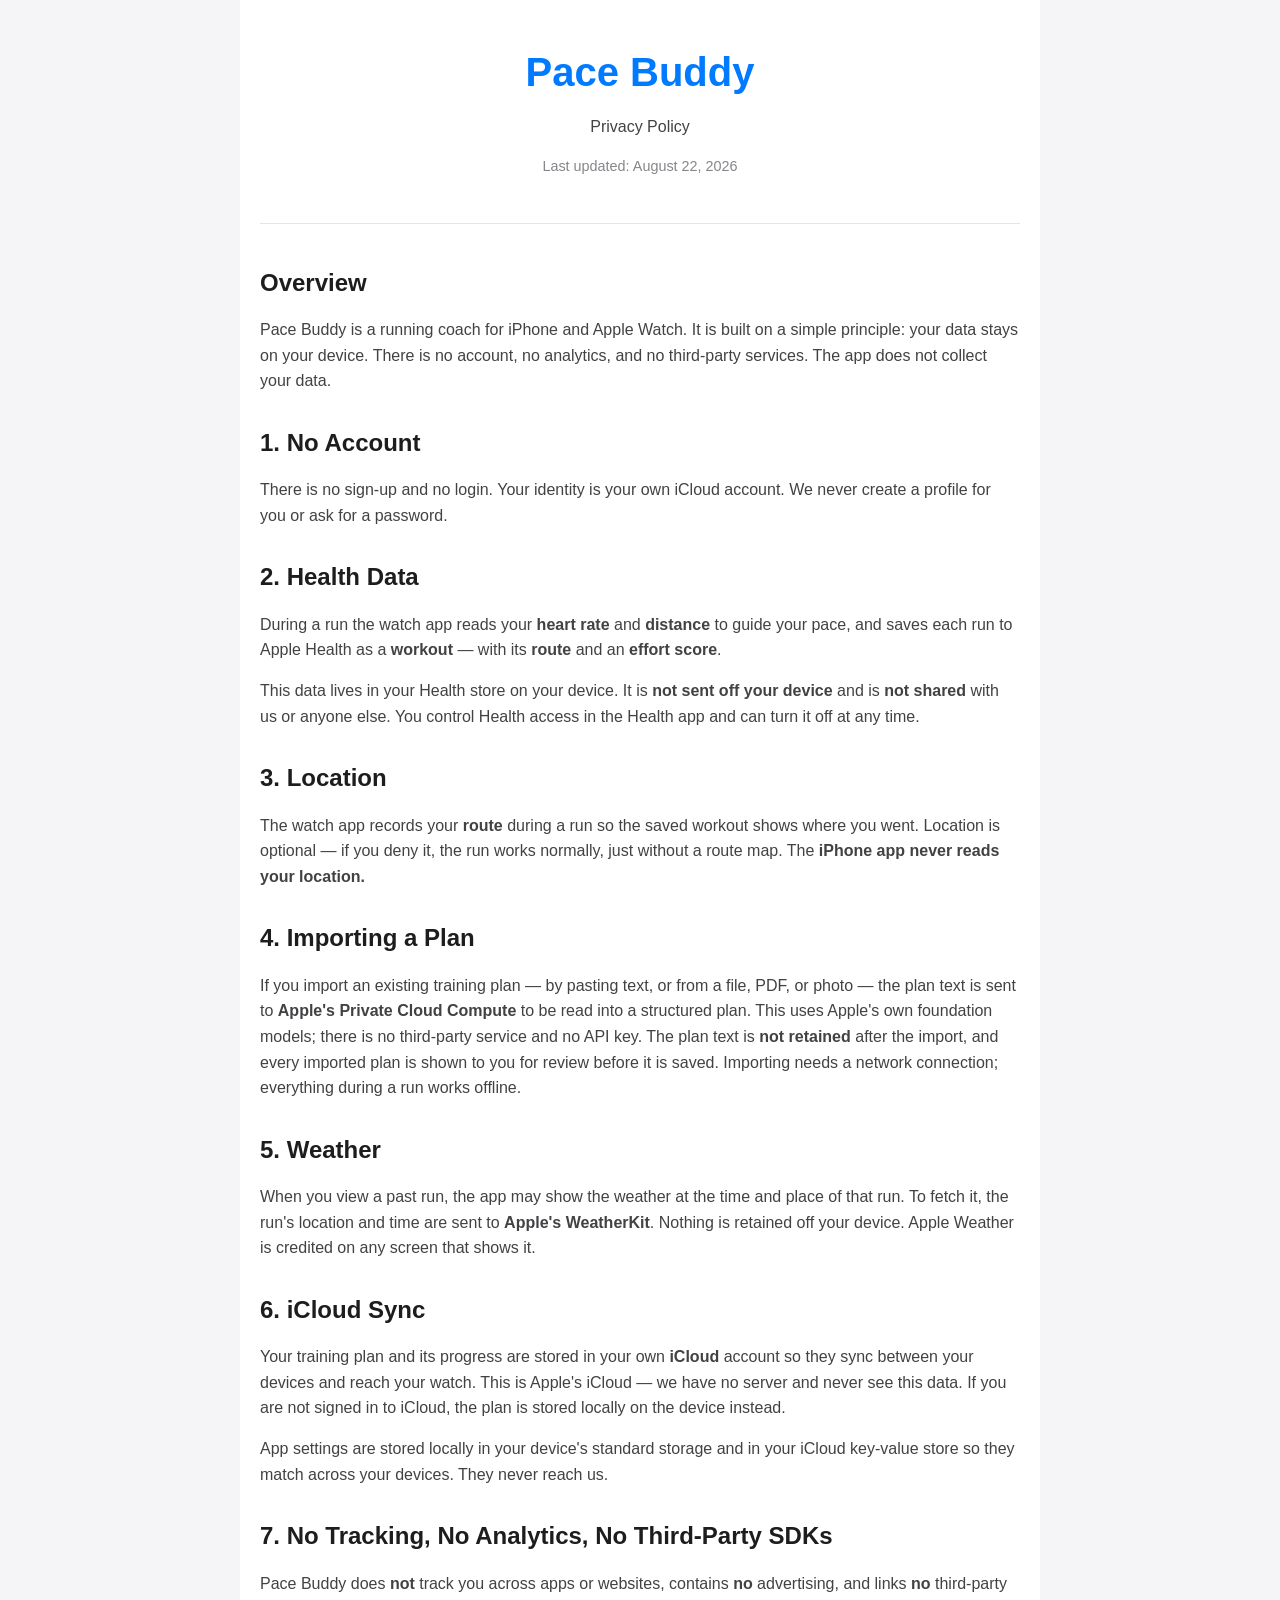
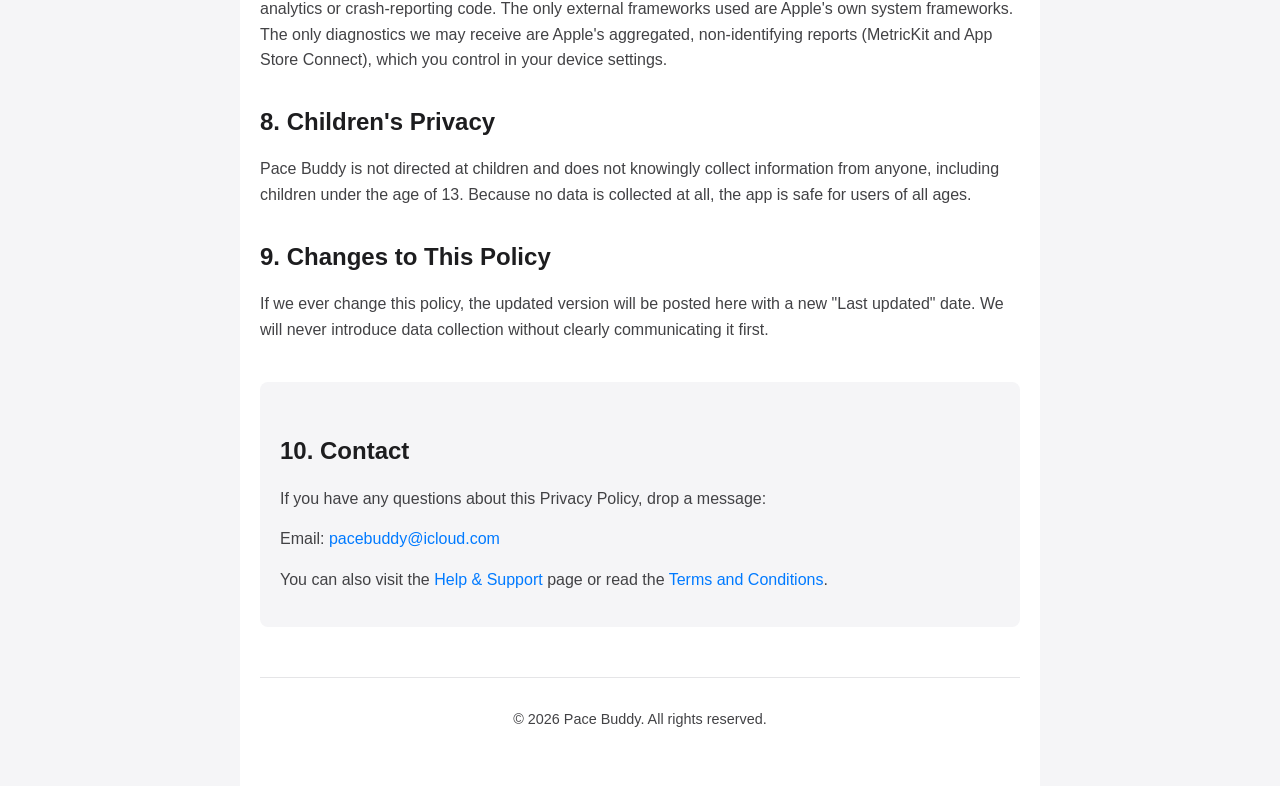
==== privacy.html @ 5d5a2171 "Pace Buddy support site: Help, Privacy, Terms Co-Authored-By: Claude Opus 4.8 <noreply@anthropic.com" ====
<!DOCTYPE html>
<html lang="en">
<head>
    <meta charset="UTF-8">
    <meta name="viewport" content="width=device-width, initial-scale=1.0">
    <title>Pace Buddy - Privacy Policy</title>
    <link rel="stylesheet" href="styles.css">
</head>
<body>
    <div class="container">
        <header>
            <h1><span class="app-name">Pace Buddy</span></h1>
            <p>Privacy Policy</p>
            <p class="last-updated">Last updated: August 22, 2026</p>
        </header>

        <section>
            <h2>Overview</h2>
            <p>Pace Buddy is a running coach for iPhone and Apple Watch. It is built on a simple principle: your data stays on your device. There is no account, no analytics, and no third-party services. The app does not collect your data.</p>
        </section>

        <section>
            <h2>1. No Account</h2>
            <p>There is no sign-up and no login. Your identity is your own iCloud account. We never create a profile for you or ask for a password.</p>
        </section>

        <section>
            <h2>2. Health Data</h2>
            <p>During a run the watch app reads your <strong>heart rate</strong> and <strong>distance</strong> to guide your pace, and saves each run to Apple Health as a <strong>workout</strong> — with its <strong>route</strong> and an <strong>effort score</strong>.</p>
            <p>This data lives in your Health store on your device. It is <strong>not sent off your device</strong> and is <strong>not shared</strong> with us or anyone else. You control Health access in the Health app and can turn it off at any time.</p>
        </section>

        <section>
            <h2>3. Location</h2>
            <p>The watch app records your <strong>route</strong> during a run so the saved workout shows where you went. Location is optional — if you deny it, the run works normally, just without a route map. The <strong>iPhone app never reads your location.</strong></p>
        </section>

        <section>
            <h2>4. Importing a Plan</h2>
            <p>If you import an existing training plan — by pasting text, or from a file, PDF, or photo — the plan text is sent to <strong>Apple's Private Cloud Compute</strong> to be read into a structured plan. This uses Apple's own foundation models; there is no third-party service and no API key. The plan text is <strong>not retained</strong> after the import, and every imported plan is shown to you for review before it is saved. Importing needs a network connection; everything during a run works offline.</p>
        </section>

        <section>
            <h2>5. Weather</h2>
            <p>When you view a past run, the app may show the weather at the time and place of that run. To fetch it, the run's location and time are sent to <strong>Apple's WeatherKit</strong>. Nothing is retained off your device. Apple Weather is credited on any screen that shows it.</p>
        </section>

        <section>
            <h2>6. iCloud Sync</h2>
            <p>Your training plan and its progress are stored in your own <strong>iCloud</strong> account so they sync between your devices and reach your watch. This is Apple's iCloud — we have no server and never see this data. If you are not signed in to iCloud, the plan is stored locally on the device instead.</p>
            <p>App settings are stored locally in your device's standard storage and in your iCloud key-value store so they match across your devices. They never reach us.</p>
        </section>

        <section>
            <h2>7. No Tracking, No Analytics, No Third-Party SDKs</h2>
            <p>Pace Buddy does <strong>not</strong> track you across apps or websites, contains <strong>no</strong> advertising, and links <strong>no</strong> third-party analytics or crash-reporting code. The only external frameworks used are Apple's own system frameworks. The only diagnostics we may receive are Apple's aggregated, non-identifying reports (MetricKit and App Store Connect), which you control in your device settings.</p>
        </section>

        <section>
            <h2>8. Children's Privacy</h2>
            <p>Pace Buddy is not directed at children and does not knowingly collect information from anyone, including children under the age of 13. Because no data is collected at all, the app is safe for users of all ages.</p>
        </section>

        <section>
            <h2>9. Changes to This Policy</h2>
            <p>If we ever change this policy, the updated version will be posted here with a new "Last updated" date. We will never introduce data collection without clearly communicating it first.</p>
        </section>

        <section class="contact">
            <h2>10. Contact</h2>
            <p>If you have any questions about this Privacy Policy, drop a message:</p>
            <p>Email: <a href="mailto:pacebuddy@icloud.com">pacebuddy@icloud.com</a></p>
            <p>You can also visit the <a href="index.html">Help &amp; Support</a> page or read the <a href="terms.html">Terms and Conditions</a>.</p>
        </section>

        <footer>
            <p>&copy; 2026 Pace Buddy. All rights reserved.</p>
        </footer>
    </div>
</body>
</html>
---- styles.css ----
/* ============================================================
   Pace Buddy — Shared Stylesheet
   Used by: privacy.html, terms.html, index.html (Help & Support)
   ============================================================ */

* {
    margin: 0;
    padding: 0;
    box-sizing: border-box;
}

body {
    font-family: -apple-system, BlinkMacSystemFont, 'Segoe UI', Roboto, Oxygen, Ubuntu, Cantarell, sans-serif;
    line-height: 1.6;
    color: #333;
    background-color: #f5f5f7;
}

.container {
    max-width: 800px;
    margin: 0 auto;
    padding: 40px 20px;
    background-color: white;
    min-height: 100vh;
}

header {
    text-align: center;
    margin-bottom: 40px;
    padding-bottom: 30px;
    border-bottom: 1px solid #e5e5e7;
}

h1 {
    font-size: 2.5em;
    font-weight: 600;
    color: #1d1d1f;
    margin-bottom: 10px;
}

.app-name {
    color: #007aff;
}

.last-updated {
    color: #86868b;
    font-size: 0.9em;
}

.app-store-cta {
    margin-top: 20px;
}

.app-store-badge {
    display: inline-block;
    transition: opacity 0.2s ease;
}

.app-store-badge:hover {
    opacity: 0.85;
}

.app-store-badge img {
    height: 48px;
    width: auto;
    vertical-align: middle;
}

h2 {
    font-size: 1.5em;
    font-weight: 600;
    color: #1d1d1f;
    margin-top: 30px;
    margin-bottom: 15px;
}

p {
    margin-bottom: 15px;
    color: #424245;
}

ul {
    margin-left: 20px;
    margin-bottom: 15px;
}

li {
    margin-bottom: 8px;
    color: #424245;
}

.contact {
    background-color: #f5f5f7;
    padding: 20px;
    border-radius: 8px;
    margin-top: 40px;
}

a {
    color: #007aff;
    text-decoration: none;
}

a:hover {
    text-decoration: underline;
}

footer {
    text-align: center;
    margin-top: 50px;
    padding-top: 30px;
    border-top: 1px solid #e5e5e7;
    color: #86868b;
    font-size: 0.9em;
}

@media (max-width: 600px) {
    h1 {
        font-size: 2em;
    }

    h2 {
        font-size: 1.3em;
    }
}
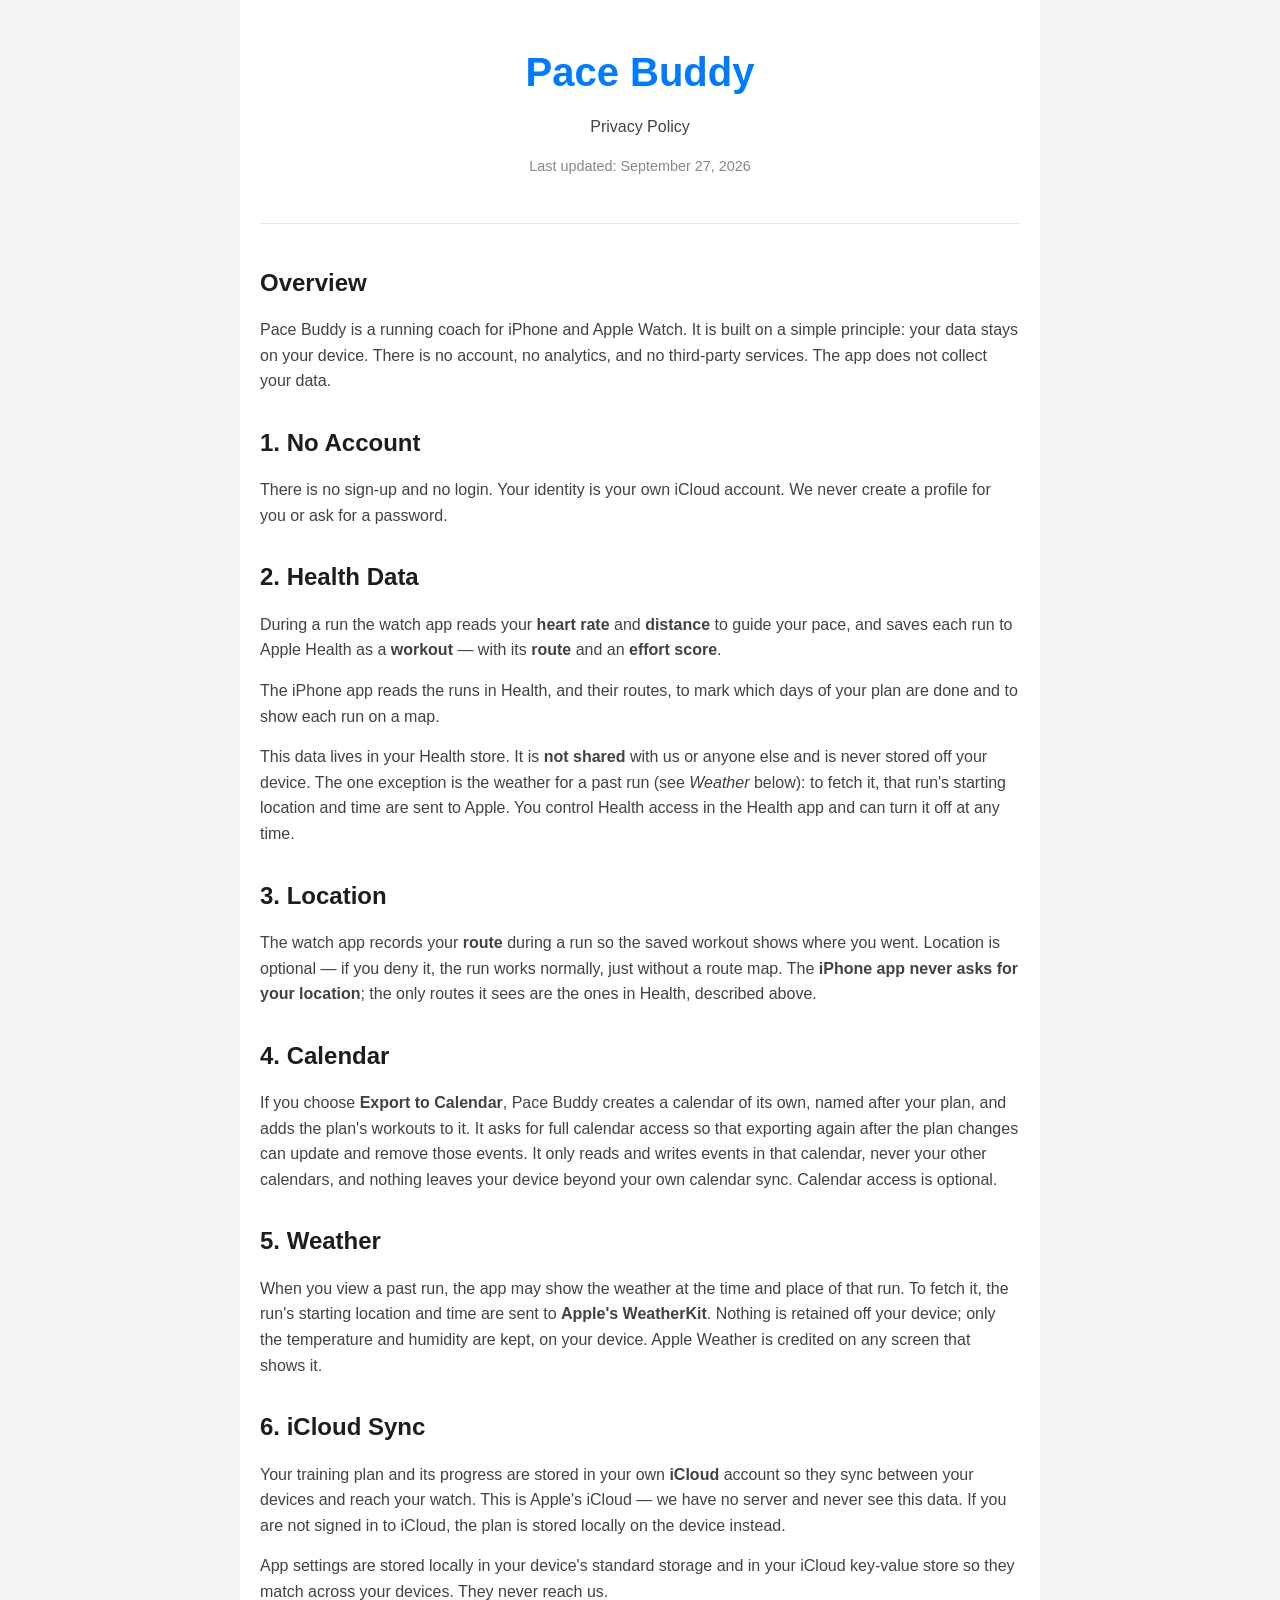
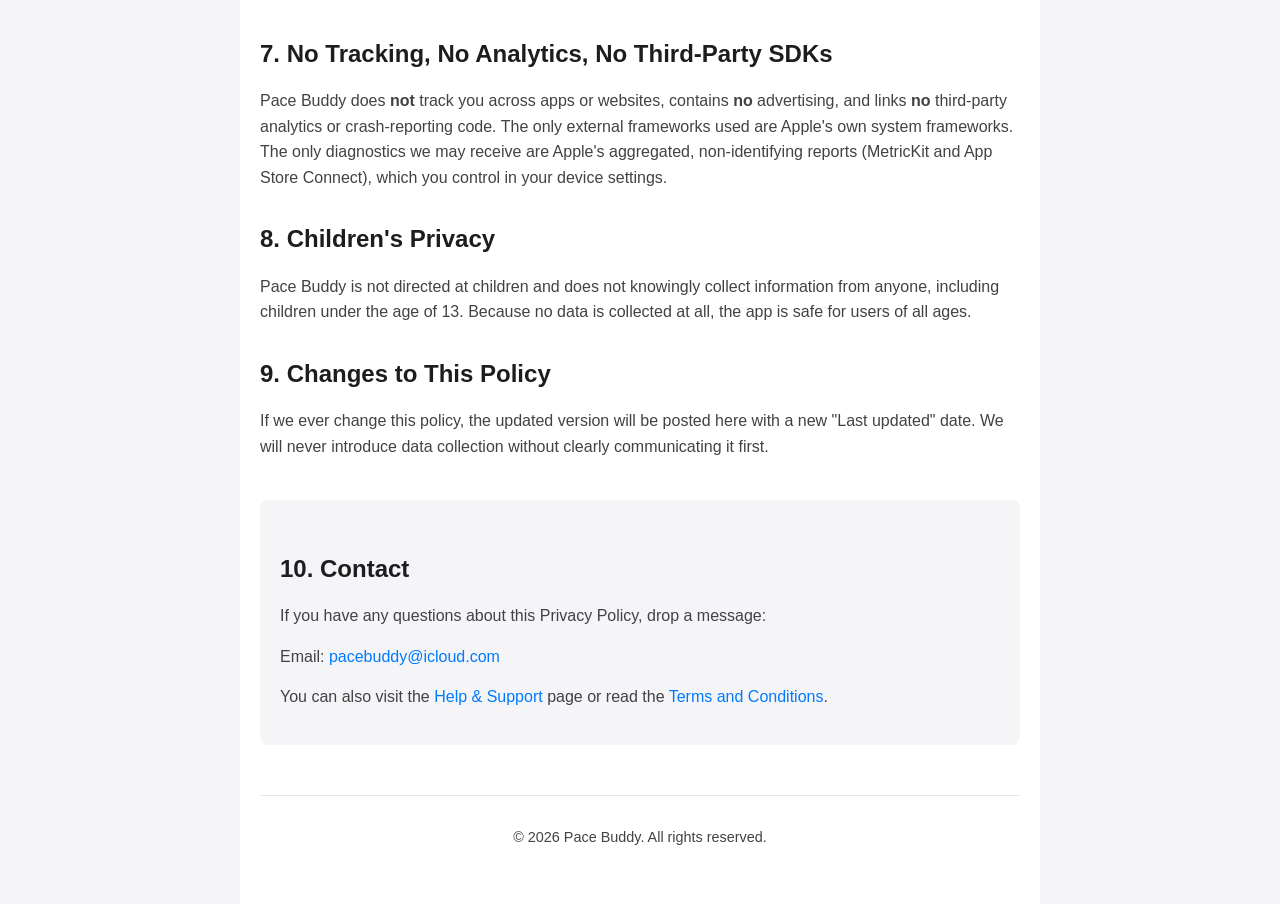
==== commit 279bf4c2: "Match the help and privacy pages to the release build Privacy: say what the phone reads from Health," ====
--- a/privacy.html
+++ b/privacy.html
@@ -11,7 +11,7 @@
         <header>
             <h1><span class="app-name">Pace Buddy</span></h1>
             <p>Privacy Policy</p>
-            <p class="last-updated">Last updated: August 22, 2026</p>
+            <p class="last-updated">Last updated: September 27, 2026</p>
         </header>
 
         <section>
@@ -27,22 +27,23 @@
         <section>
             <h2>2. Health Data</h2>
             <p>During a run the watch app reads your <strong>heart rate</strong> and <strong>distance</strong> to guide your pace, and saves each run to Apple Health as a <strong>workout</strong> — with its <strong>route</strong> and an <strong>effort score</strong>.</p>
-            <p>This data lives in your Health store on your device. It is <strong>not sent off your device</strong> and is <strong>not shared</strong> with us or anyone else. You control Health access in the Health app and can turn it off at any time.</p>
+            <p>The iPhone app reads the runs in Health, and their routes, to mark which days of your plan are done and to show each run on a map.</p>
+            <p>This data lives in your Health store. It is <strong>not shared</strong> with us or anyone else and is never stored off your device. The one exception is the weather for a past run (see <em>Weather</em> below): to fetch it, that run's starting location and time are sent to Apple. You control Health access in the Health app and can turn it off at any time.</p>
         </section>
 
         <section>
             <h2>3. Location</h2>
-            <p>The watch app records your <strong>route</strong> during a run so the saved workout shows where you went. Location is optional — if you deny it, the run works normally, just without a route map. The <strong>iPhone app never reads your location.</strong></p>
+            <p>The watch app records your <strong>route</strong> during a run so the saved workout shows where you went. Location is optional — if you deny it, the run works normally, just without a route map. The <strong>iPhone app never asks for your location</strong>; the only routes it sees are the ones in Health, described above.</p>
         </section>
 
         <section>
-            <h2>4. Importing a Plan</h2>
-            <p>If you import an existing training plan — by pasting text, or from a file, PDF, or photo — the plan text is sent to <strong>Apple's Private Cloud Compute</strong> to be read into a structured plan. This uses Apple's own foundation models; there is no third-party service and no API key. The plan text is <strong>not retained</strong> after the import, and every imported plan is shown to you for review before it is saved. Importing needs a network connection; everything during a run works offline.</p>
+            <h2>4. Calendar</h2>
+            <p>If you choose <strong>Export to Calendar</strong>, Pace Buddy creates a calendar of its own, named after your plan, and adds the plan's workouts to it. It asks for full calendar access so that exporting again after the plan changes can update and remove those events. It only reads and writes events in that calendar, never your other calendars, and nothing leaves your device beyond your own calendar sync. Calendar access is optional.</p>
         </section>
 
         <section>
             <h2>5. Weather</h2>
-            <p>When you view a past run, the app may show the weather at the time and place of that run. To fetch it, the run's location and time are sent to <strong>Apple's WeatherKit</strong>. Nothing is retained off your device. Apple Weather is credited on any screen that shows it.</p>
+            <p>When you view a past run, the app may show the weather at the time and place of that run. To fetch it, the run's starting location and time are sent to <strong>Apple's WeatherKit</strong>. Nothing is retained off your device; only the temperature and humidity are kept, on your device. Apple Weather is credited on any screen that shows it.</p>
         </section>
 
         <section>
